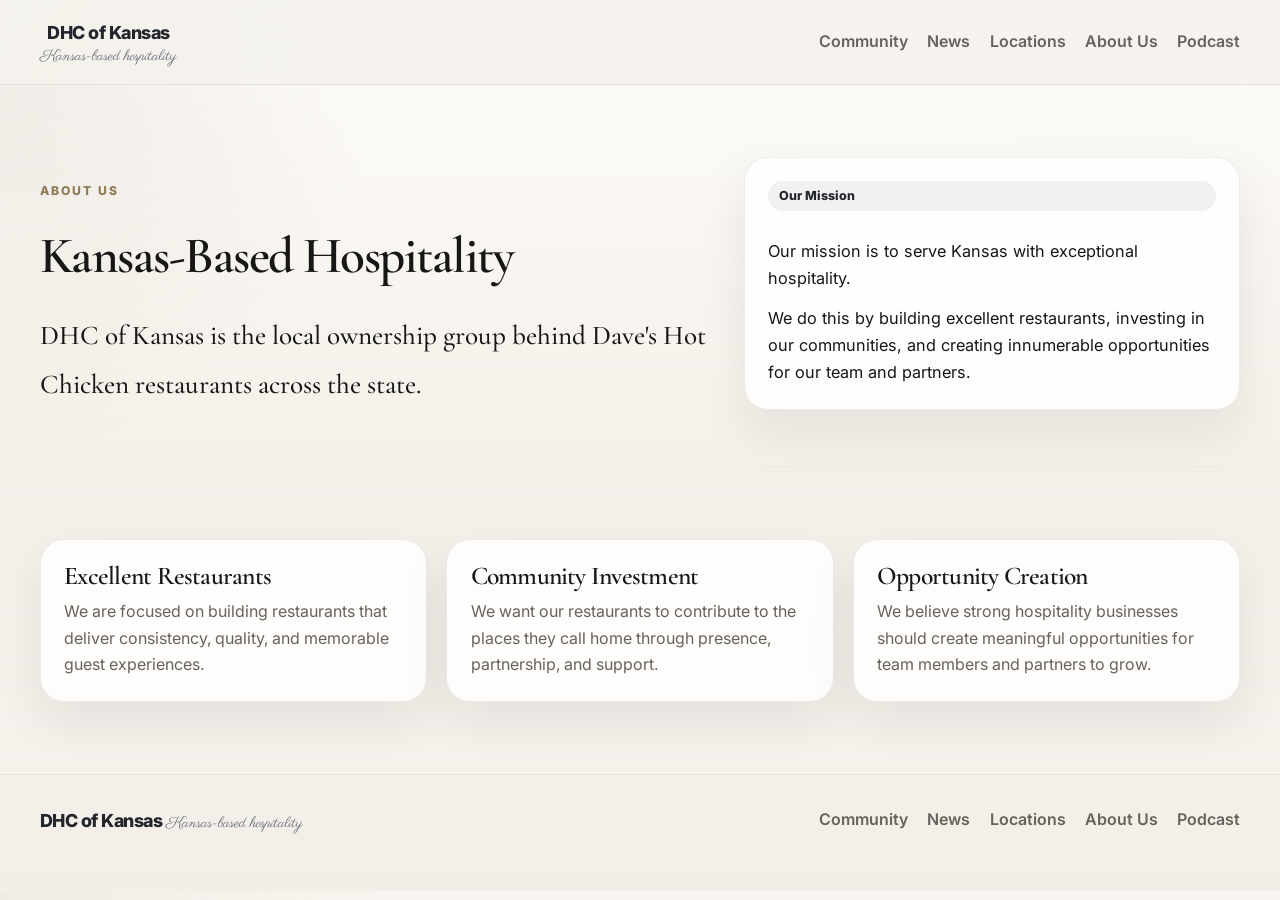
==== about.html @ b61c48cd "Add files via upload" ====
<!DOCTYPE html>
<html lang="en">
<head>
  <meta charset="UTF-8" />
  <meta name="viewport" content="width=device-width, initial-scale=1.0" />
  <title>About Us | DHC Kansas</title>
  <meta name="description" content="About DHC of Kansas, a Dave's Hot Chicken franchise company operating in Kansas." />
  <link rel="preconnect" href="https://fonts.googleapis.com" />
  <link rel="preconnect" href="https://fonts.gstatic.com" crossorigin />
  <link href="https://fonts.googleapis.com/css2?family=Inter:wght@400;500;600;700;800&family=Parisienne&family=Cormorant+Garamond:wght@500;600;700&display=swap" rel="stylesheet" />
  <link rel="stylesheet" href="styles.css" />
</head>
<body>
  <header class="site-header">
    <div class="container nav">
      <a href="index.html" class="brand brand-stack" aria-label="DHC of Kansas home">
        <span class="brand-title">DHC of Kansas</span>
        <span class="brand-script">Kansas-based hospitality</span>
      </a>
      <nav class="nav-links" aria-label="Primary">
        <a href="community.html">Community</a>
        <a href="news.html">News</a>
        <a href="locations.html">Locations</a>
        <a href="about.html">About Us</a>
        <a href="https://restaurantexcellence.com" target="_blank" rel="noreferrer">Podcast</a>
      </nav>
      <button class="menu-toggle" aria-label="Open menu" aria-expanded="false" aria-controls="mobileMenu">
        <span></span>
        <span></span>
        <span></span>
      </button>
    </div>
    <div id="mobileMenu" class="mobile-menu container">
      <a href="community.html">Community</a>
      <a href="news.html">News</a>
      <a href="locations.html">Locations</a>
      <a href="about.html">About Us</a>
      <a href="https://restaurantexcellence.com" target="_blank" rel="noreferrer">Podcast</a>
    </div>
  </header>
  <main>
    <section class="page-hero about-hero">
      <div class="container about-hero-grid">
        <div class="about-hero-copy">
          <p class="section-tag">About Us</p>
          <h1 class="page-title">Kansas-Based Hospitality</h1>
          <p class="lede-copy about-lede">DHC of Kansas is the local ownership group behind Dave's Hot Chicken restaurants across the state.</p>
        </div>

        <div class="page-card about-mission-card reveal">
          <span class="chip">Our Mission</span>
          <p>Our mission is to serve Kansas with exceptional hospitality.</p>
          <p>We do this by building excellent restaurants, investing in our communities, and creating innumerable opportunities for our team and partners.</p>
        </div>
      </div>
    </section>

    <section class="page-section section-soft">
      <div class="container about-values-grid">
        <article class="page-card about-value-card reveal">
          <h2>Excellent Restaurants</h2>
          <p>We are focused on building restaurants that deliver consistency, quality, and memorable guest experiences.</p>
        </article>

        <article class="page-card about-value-card reveal">
          <h2>Community Investment</h2>
          <p>We want our restaurants to contribute to the places they call home through presence, partnership, and support.</p>
        </article>

        <article class="page-card about-value-card reveal">
          <h2>Opportunity Creation</h2>
          <p>We believe strong hospitality businesses should create meaningful opportunities for team members and partners to grow.</p>
        </article>
      </div>
    </section>
  </main>
  <footer class="site-footer">
    <div class="container footer-grid">
      <div>
        <a href="index.html" class="brand brand-stack footer-brand" aria-label="DHC of Kansas home">
          <span class="brand-title">DHC of Kansas</span>
          <span class="brand-script">Kansas-based hospitality</span>
        </a>
      </div>
      <div class="footer-links">
        <a href="community.html">Community</a>
        <a href="news.html">News</a>
        <a href="locations.html">Locations</a>
        <a href="about.html">About Us</a>
        <a href="https://restaurantexcellence.com" target="_blank" rel="noreferrer">Podcast</a>
      </div>
    </div>
  </footer>
  <script src="script.js"></script>
</body>
</html>
---- styles.css ----
* {
  box-sizing: border-box;
}

:root {
  --bg: #f6f3ee;
  --surface: rgba(255, 255, 255, 0.84);
  --surface-soft: rgba(241, 237, 231, 0.78);
  --text: #171717;
  --muted: #66625d;
  --line: rgba(23, 23, 23, 0.08);
  --primary: #23262d;
  --primary-soft: #5e6673;
  --accent: #8f7a56;
  --shadow: 0 20px 50px rgba(20, 20, 20, 0.08);
  --radius: 24px;
  --max-width: 1200px;
}

html {
  scroll-behavior: smooth;
}

body {
  margin: 0;
  font-family: "Inter", sans-serif;
  color: var(--text);
  line-height: 1.6;
  background:
    radial-gradient(circle at top left, rgba(143, 122, 86, 0.08), transparent 26%),
    linear-gradient(180deg, #f9f6f1 0%, #f3efe8 100%);
}

a {
  color: inherit;
  text-decoration: none;
}

.interactive-surface {
  transition: transform 220ms ease, box-shadow 220ms ease, border-color 220ms ease, background 220ms ease;
}

.container {
  width: min(var(--max-width), calc(100% - 2rem));
  margin: 0 auto;
}

.site-header {
  position: sticky;
  top: 0;
  z-index: 50;
  backdrop-filter: blur(16px);
  background: rgba(246, 243, 238, 0.8);
  border-bottom: 1px solid var(--line);
}

.nav {
  min-height: 84px;
  display: flex;
  align-items: center;
  justify-content: space-between;
  gap: 1rem;
}

.brand-stack {
  display: inline-flex;
  flex-direction: column;
  align-items: center;
  gap: 0.18rem;
  color: var(--primary);
}

.brand-title {
  font-size: clamp(1rem, 1.4vw, 1.2rem);
  font-weight: 800;
  letter-spacing: -0.03em;
}

.brand-script {
  font-family: "Parisienne", cursive;
  font-style: normal;
  font-weight: 400;
  font-size: clamp(0.82rem, 1.15vw, 1rem);
  line-height: 1;
  color: var(--primary-soft);
  white-space: nowrap;
  transform: none;
}

.nav-links,
.mobile-menu,
.footer-links {
  display: flex;
  align-items: center;
  gap: 1.2rem;
}

.nav-links a,
.footer-links a {
  color: var(--muted);
  font-weight: 600;
}

.nav-links a:hover,
.footer-links a:hover {
  color: var(--text);
}

.menu-toggle {
  display: none;
  border: 1px solid var(--line);
  background: #fff;
  border-radius: 14px;
  width: 48px;
  height: 48px;
  padding: 0;
  align-items: center;
  justify-content: center;
  flex-direction: column;
  gap: 4px;
}

.menu-toggle span {
  display: block;
  width: 18px;
  height: 2px;
  border-radius: 999px;
  background: var(--text);
}

.mobile-menu {
  display: none;
  flex-direction: column;
  align-items: flex-start;
  padding: 0 0 1rem;
}

.hero,
.section,
.page-hero,
.page-section {
  padding: 4.5rem 0;
}

.page-hero {
  background:
    radial-gradient(circle at top left, rgba(143, 122, 86, 0.08), transparent 28%),
    linear-gradient(180deg, rgba(255, 255, 255, 0.55), rgba(244, 239, 232, 0.72));
}

.page-section {
  background:
    linear-gradient(180deg, rgba(239, 234, 227, 0.58), rgba(255, 255, 255, 0.18));
  border-top: 1px solid rgba(23, 23, 23, 0.04);
}

.hero-fullscreen {
  min-height: calc(100vh - 85px);
  display: flex;
  align-items: center;
  justify-content: center;
  padding: 0;
}

.hero-contrast {
  background:
    radial-gradient(circle at 18% 22%, rgba(177, 30, 36, 0.12), transparent 26%),
    radial-gradient(circle at 82% 76%, rgba(122, 89, 56, 0.12), transparent 28%),
    linear-gradient(180deg, #f4efe8 0%, #ece4d9 52%, #e6ddd1 100%);
}

.hero-center,
.footer-grid,
.page-layout {
  display: grid;
  gap: 2rem;
}

.hero-center {
  place-items: center;
  text-align: center;
  gap: 1.35rem;
}

.hero-script-stage {
  width: min(1180px, 100%);
}

.hero-script-svg {
  width: 100%;
  height: auto;
  overflow: visible;
}

.hero-script-svg text {
  font-family: "Parisienne", cursive;
  font-style: normal;
  font-weight: 400;
  font-size: 112px;
  fill: rgba(88, 36, 22, 0.08);
  stroke: #5b2318;
  stroke-width: 1.25;
  stroke-linecap: round;
  stroke-linejoin: round;
  paint-order: stroke fill;
  stroke-dasharray: 1700;
  stroke-dashoffset: 1700;
  filter: drop-shadow(0 16px 30px rgba(83, 63, 40, 0.08));
  animation: heroWordDraw 10.2s ease-in-out infinite;
}

.hero-kicker {
  margin: 0.35rem 0 0;
  font-family: "Inter", sans-serif;
  font-size: clamp(1.05rem, 1.7vw, 1.3rem);
  line-height: 1.7;
  letter-spacing: 0.01em;
  color: rgba(34, 31, 27, 0.78);
  max-width: 760px;
}

.hero-city-links {
  display: flex;
  flex-wrap: wrap;
  justify-content: center;
  gap: 0.85rem;
  margin-top: 1rem;
}

.hero-city-links a {
  display: inline-flex;
  align-items: center;
  justify-content: center;
  min-height: 46px;
  padding: 0.78rem 1.15rem;
  border-radius: 999px;
  border: 1px solid rgba(176, 30, 36, 0.16);
  background: rgba(255, 252, 248, 0.82);
  color: #2a2520;
  font-weight: 600;
  box-shadow:
    0 14px 34px rgba(64, 46, 29, 0.08),
    inset 0 1px 0 rgba(255, 255, 255, 0.7);
  transition: transform 220ms ease, box-shadow 220ms ease, background 220ms ease, border-color 220ms ease, color 220ms ease;
}

.hero-city-links a:hover {
  transform: translateY(-2px);
  background: #fff8f4;
  color: #8e1e25;
  border-color: rgba(176, 30, 36, 0.32);
  box-shadow:
    0 18px 40px rgba(64, 46, 29, 0.1),
    0 0 28px rgba(176, 30, 36, 0.08);
}

.narrow-copy {
  max-width: 900px;
}

.section-tag {
  margin: 0 0 0.85rem;
  text-transform: uppercase;
  letter-spacing: 0.16em;
  font-size: 0.76rem;
  font-weight: 800;
  color: var(--accent);
}

.back-link {
  display: inline-flex;
  align-items: center;
  gap: 0.45rem;
  margin-bottom: 1.2rem;
  color: var(--primary-soft);
  font-weight: 600;
}

.back-link:hover {
  color: var(--text);
}

h2,
h3,
.page-title {
  letter-spacing: -0.03em;
  line-height: 1.04;
  font-family: "Cormorant Garamond", serif;
}

h2,
.page-title {
  margin: 0 0 0.8rem;
  font-size: clamp(2.15rem, 4vw, 3.3rem);
  font-weight: 600;
}

h3 {
  margin: 0 0 0.55rem;
  font-size: 1.18rem;
  font-weight: 600;
}

.section-heading {
  margin-bottom: 1.8rem;
}

.section-heading p,
.footer-copy,
.info-card p,
.news-card p,
.city-copy,
.page-intro p,
.page-card p,
.location-meta p {
  color: var(--muted);
}

.lede-copy {
  max-width: 1100px;
  margin: 0;
  font-size: clamp(1.2rem, 2vw, 1.55rem);
  line-height: 1.8;
  font-weight: 500;
  color: var(--text);
  font-family: "Cormorant Garamond", serif;
}

.about-hero {
  padding-bottom: 3.5rem;
}

.about-hero-grid {
  display: grid;
  grid-template-columns: minmax(0, 1.15fr) minmax(300px, 0.85fr);
  align-items: end;
  gap: 2rem;
}

.about-hero-copy {
  display: grid;
  gap: 1rem;
}

.about-lede {
  max-width: 760px;
  font-size: clamp(1.28rem, 2.2vw, 1.7rem);
}

.about-mission-card {
  display: grid;
  gap: 0.8rem;
  padding: 1.5rem;
  background:
    linear-gradient(180deg, rgba(255, 255, 255, 0.96), rgba(248, 245, 240, 0.92));
}

.about-mission-card p {
  margin: 0;
  color: var(--text);
  font-size: 1.02rem;
  line-height: 1.65;
}

.about-values-grid {
  display: grid;
  grid-template-columns: repeat(3, minmax(0, 1fr));
  gap: 1.2rem;
}

.about-value-card {
  display: grid;
  gap: 0.55rem;
  padding: 1.35rem;
  background: rgba(255, 255, 255, 0.94);
}

.about-value-card h2 {
  margin: 0;
  font-size: clamp(1.4rem, 2vw, 1.8rem);
}

.about-value-card p {
  margin: 0;
  color: var(--muted);
  line-height: 1.65;
}

.card-grid,
.city-group-grid {
  display: grid;
  gap: 1.25rem;
}

.card-grid.three {
  grid-template-columns: repeat(3, 1fr);
}

.info-card,
.news-card,
.city-panel,
.photo-card,
.page-card,
.location-meta {
  background: var(--surface);
  border: 1px solid var(--line);
  border-radius: var(--radius);
  box-shadow: var(--shadow);
}

.info-card,
.news-card,
.city-panel,
.page-card,
.location-meta {
  padding: 1.45rem;
}

.feature-link-card {
  display: grid;
  align-content: start;
  gap: 0.55rem;
  min-height: 180px;
  color: var(--text);
  text-decoration: none;
  background: rgba(255, 255, 255, 0.95);
}

.feature-link-card h2 {
  margin: 0;
  font-size: clamp(1.5rem, 2vw, 1.9rem);
}

.feature-link-card p {
  margin: 0;
  color: var(--muted);
}

.feature-link-card-cta {
  margin-top: auto;
  font-size: 0.84rem;
  font-weight: 700;
  letter-spacing: 0.08em;
  text-transform: uppercase;
  color: var(--primary-soft);
}

.feature-link-card-single {
  max-width: 380px;
}

.detail-card {
  display: grid;
  max-width: 320px;
  width: 100%;
  gap: 0.65rem;
  padding: 0.9rem;
}

.detail-card p {
  margin: 0;
  color: var(--muted);
  font-size: 0.96rem;
  line-height: 1.5;
}

.detail-card img,
.detail-card .photo-card {
  width: 100%;
  aspect-ratio: 1 / 1;
  object-fit: cover;
  border-radius: 16px;
}

.fundraiser-card {
  display: grid;
  gap: 1rem;
  max-width: 860px;
  min-height: 190px;
  align-items: start;
  margin: 0 auto;
}

.fundraiser-card h2 {
  margin: 0;
  font-size: clamp(1.5rem, 2.2vw, 2rem);
}

.button-link {
  display: inline-flex;
  align-items: center;
  justify-content: center;
  width: fit-content;
  min-height: 46px;
  padding: 0.75rem 1.2rem;
  margin: 0 auto;
  border-radius: 999px;
  border: 1px solid rgba(143, 122, 86, 0.28);
  background: rgba(255, 255, 255, 0.98);
  color: var(--primary);
  font-size: 0.92rem;
  font-weight: 700;
  text-decoration: none;
  box-shadow: var(--shadow);
  transition: transform 220ms ease, box-shadow 220ms ease, border-color 220ms ease;
}

.button-link:hover {
  transform: translateY(-2px);
  border-color: rgba(143, 122, 86, 0.42);
  box-shadow:
    0 18px 34px rgba(20, 20, 20, 0.08),
    0 0 24px rgba(143, 122, 86, 0.16);
}

.section-soft {
  background: linear-gradient(180deg, rgba(241, 237, 231, 0.6), rgba(255, 255, 255, 0.14));
  border-top: 1px solid rgba(23, 23, 23, 0.04);
  border-bottom: 1px solid rgba(23, 23, 23, 0.04);
}

.chip {
  display: inline-flex;
  align-items: center;
  min-height: 30px;
  padding: 0.3rem 0.7rem;
  border-radius: 999px;
  background: rgba(35, 38, 45, 0.06);
  color: var(--primary);
  font-size: 0.78rem;
  font-weight: 800;
  margin-bottom: 0.9rem;
}

.site-footer {
  padding: 2rem 0 3rem;
}

.footer-grid {
  grid-template-columns: 1fr 1fr;
  align-items: start;
}

.footer-links {
  justify-content: flex-end;
  flex-wrap: wrap;
}

.footer-brand {
  display: inline-block;
  margin-bottom: 0.45rem;
}

.page-layout {
  grid-template-columns: 1.1fr 0.9fr;
  align-items: start;
}

.locations-overview {
  display: grid;
  gap: 1.5rem;
}

.section-stack {
  display: grid;
  gap: 2rem;
}

.compact-stack {
  gap: 1rem;
}

.community-link-grid {
  display: grid;
  grid-template-columns: repeat(3, minmax(0, 1fr));
  gap: 1rem;
}

.detail-card-grid {
  display: grid;
  grid-template-columns: repeat(auto-fit, minmax(320px, 320px));
  justify-content: center;
  justify-items: center;
  gap: 32px;
}

.gallery-section {
  display: grid;
  gap: 0.55rem;
}

.gallery-section h2 {
  font-size: clamp(1.45rem, 2.1vw, 1.95rem);
}

.section-link-heading {
  width: fit-content;
}

.section-link-heading:hover {
  color: var(--primary-soft);
}

.gallery-grid {
  display: grid;
  grid-template-columns: repeat(2, 1fr);
  gap: 1rem;
}

.compact-gallery {
  gap: 0.5rem;
}

.gallery-placeholder {
  aspect-ratio: 1 / 0.72;
  border-radius: var(--radius);
  border: 1px solid var(--line);
  box-shadow: var(--shadow);
  background:
    linear-gradient(145deg, rgba(35, 38, 45, 0.16), rgba(143, 122, 86, 0.12)),
    radial-gradient(circle at top right, rgba(255, 255, 255, 0.3), transparent 36%),
    #d9d1c7;
}

.gallery-placeholder,
.news-tile,
.city-panel,
.photo-card,
.feature-link-card {
  transition: transform 220ms ease, box-shadow 220ms ease, border-color 220ms ease, filter 220ms ease;
}

.gallery-placeholder:hover,
.news-tile:hover,
.city-panel:hover,
.photo-card:hover,
.feature-link-card:hover {
  transform: translateY(-3px);
  border-color: rgba(143, 122, 86, 0.35);
  box-shadow:
    0 22px 40px rgba(20, 20, 20, 0.08),
    0 0 0 1px rgba(255, 255, 255, 0.5),
    0 0 30px rgba(143, 122, 86, 0.16);
}

.compact-gallery .gallery-placeholder {
  aspect-ratio: 1 / 1;
  min-height: 46px;
}

.compact-gallery-small .gallery-placeholder {
  min-height: 88px;
}

.photo-card-small {
  min-height: 0;
  aspect-ratio: 1 / 1;
  width: 100%;
  max-width: 320px;
}

.school-photo-grid {
  display: grid;
  grid-template-columns: repeat(auto-fit, minmax(320px, 320px));
  justify-content: center;
  gap: 32px;
}

.school-photo-frame {
  max-width: 320px;
  width: 100%;
  padding: 16px;
  background: rgba(255, 255, 255, 0.96);
}

.school-photo-image {
  min-height: 0;
  width: 100%;
  aspect-ratio: 1 / 1;
  border-radius: 28px;
  border: 1px solid rgba(138, 126, 110, 0.24);
  background:
    linear-gradient(145deg, rgba(183, 173, 161, 0.36), rgba(206, 196, 183, 0.34)),
    radial-gradient(circle at top right, rgba(255, 255, 255, 0.22), transparent 42%),
    #c8bfb3;
}

.school-photo-image::after {
  content: "Photo placeholder";
  inset: auto 1.1rem 1.1rem auto;
  font-size: 0.82rem;
  letter-spacing: 0.08em;
}

.home-news-grid {
  display: grid;
  grid-template-columns: repeat(2, minmax(0, 1fr));
  gap: 1.25rem;
}

.news-tile {
  min-height: 140px;
  border-radius: 20px;
  border: 1px solid var(--line);
  box-shadow: var(--shadow);
  background:
    linear-gradient(145deg, rgba(35, 38, 45, 0.11), rgba(143, 122, 86, 0.1)),
    radial-gradient(circle at top right, rgba(255, 255, 255, 0.26), transparent 35%),
    rgba(255, 255, 255, 0.78);
  aspect-ratio: 16 / 10;
}

.news-tile-wide {
  min-height: 150px;
}

.featured-media-card {
  display: grid;
  align-content: start;
  gap: 0.85rem;
  padding: 1rem;
}

.featured-media-card h3 {
  margin: 0;
  font-size: clamp(1.3rem, 1.8vw, 1.65rem);
}

.featured-media-card p {
  margin: 0;
  color: var(--muted);
  line-height: 1.6;
}

.featured-article-card {
  text-decoration: none;
  color: var(--text);
  background:
    linear-gradient(180deg, rgba(255, 255, 255, 0.97), rgba(248, 245, 240, 0.94));
}

.featured-article-card:hover {
  transform: translateY(-4px);
  border-color: rgba(176, 30, 36, 0.22);
  box-shadow:
    0 20px 40px rgba(64, 46, 29, 0.1),
    0 0 24px rgba(176, 30, 36, 0.08);
}

.media-embed-shell {
  overflow: hidden;
  border-radius: 18px;
  border: 1px solid rgba(23, 23, 23, 0.08);
  background: #111;
  box-shadow: var(--shadow);
}

.media-embed-shell iframe {
  display: block;
  width: 100%;
  aspect-ratio: 16 / 9;
  border: 0;
}

.city-group {
  display: grid;
  gap: 1rem;
}

.city-heading {
  display: flex;
  align-items: end;
  justify-content: space-between;
  gap: 1rem;
}

.city-heading h2 {
  margin: 0;
}

.city-group-grid {
  grid-template-columns: repeat(2, 1fr);
}

.city-group-grid.single-card {
  grid-template-columns: 1fr;
}

.city-panel {
  display: grid;
  gap: 1rem;
}

.city-panel-row {
  grid-template-columns: minmax(320px, 420px) minmax(0, 1fr);
  align-items: stretch;
}

.city-panel-copy {
  display: flex;
  flex-direction: column;
  align-items: flex-start;
  justify-content: center;
  gap: 0.25rem;
}

.photo-card {
  min-height: 220px;
  position: relative;
  overflow: hidden;
  background:
    linear-gradient(145deg, rgba(35, 38, 45, 0.18), rgba(143, 122, 86, 0.14)),
    radial-gradient(circle at top right, rgba(255, 255, 255, 0.34), transparent 35%),
    #d8d0c5;
}

.photo-card-image {
  background-size: cover;
  background-position: center;
  background-repeat: no-repeat;
}

.photo-card::after {
  content: "Photo placeholder";
  position: absolute;
  inset: auto 1rem 1rem auto;
  font-size: 0.85rem;
  letter-spacing: 0.08em;
  text-transform: uppercase;
  color: rgba(23, 23, 23, 0.55);
}

.photo-card-image::after {
  content: none;
}

.location-photo-stack {
  display: grid;
  grid-template-columns: repeat(auto-fit, minmax(320px, 420px));
  justify-content: center;
  gap: 30px;
}

.location-photo-stack.single-photo {
  grid-template-columns: repeat(1, minmax(320px, 420px));
  justify-items: center;
}

.location-photo-card {
  display: grid;
  max-width: 420px;
  width: 100%;
  gap: 0.6rem;
  padding: 0.9rem;
}

.location-photo-card h3 {
  margin: 0.1rem 0 0;
}

.location-photo-image {
  width: 100%;
  aspect-ratio: 1.9 / 1;
  object-fit: cover;
  object-position: center;
  border-radius: 24px;
  display: block;
}

.city-link {
  display: inline-flex;
  align-items: center;
  justify-content: center;
  min-height: 48px;
  padding: 0.85rem 1.15rem;
  border-radius: 999px;
  background: var(--primary);
  color: #fff;
  font-weight: 700;
  width: fit-content;
}

.city-link:hover {
  background: #111318;
}

.location-meta + .location-meta {
  margin-top: 1rem;
}

.reveal {
  opacity: 0;
  transform: translateY(20px);
  transition: opacity 500ms ease, transform 500ms ease;
}

.reveal.is-visible {
  opacity: 1;
  transform: translateY(0);
}

@keyframes heroWordDraw {
  0%, 8% {
    stroke-dashoffset: 1700;
    fill: rgba(88, 36, 22, 0);
  }
  48% {
    stroke-dashoffset: 0;
    fill: rgba(88, 36, 22, 0.06);
  }
  52% {
    stroke-dashoffset: 0;
    fill: rgba(91, 35, 24, 0.92);
  }
  92% {
    stroke-dashoffset: 0;
    fill: rgba(91, 35, 24, 0.92);
  }
  100% {
    stroke-dashoffset: 1700;
    fill: rgba(88, 36, 22, 0);
  }
}

@media (max-width: 980px) {
  .nav-links {
    display: none;
  }

  .menu-toggle {
    display: inline-flex;
  }

  .mobile-menu.open {
    display: flex;
  }

  .card-grid.three,
  .footer-grid,
  .page-layout,
  .about-hero-grid,
  .about-values-grid,
  .city-group-grid,
  .community-link-grid,
  .detail-card-grid,
  .home-news-grid {
    grid-template-columns: 1fr;
  }

  .city-panel-row,
  .gallery-grid {
    grid-template-columns: 1fr;
  }

  .footer-links {
    justify-content: flex-start;
  }

  .hero-script-svg text {
    font-size: 86px;
  }
}

@media (max-width: 640px) {
  .container {
    width: min(var(--max-width), calc(100% - 1.25rem));
  }

  .brand-title {
    font-size: 1rem;
  }

  .brand-script {
    font-size: 0.86rem;
  }

  .hero-script-svg text {
    font-size: 60px;
  }

  .hero-kicker {
    margin-top: 0;
    font-size: 1.05rem;
  }

  .city-heading {
    align-items: start;
    flex-direction: column;
  }
}
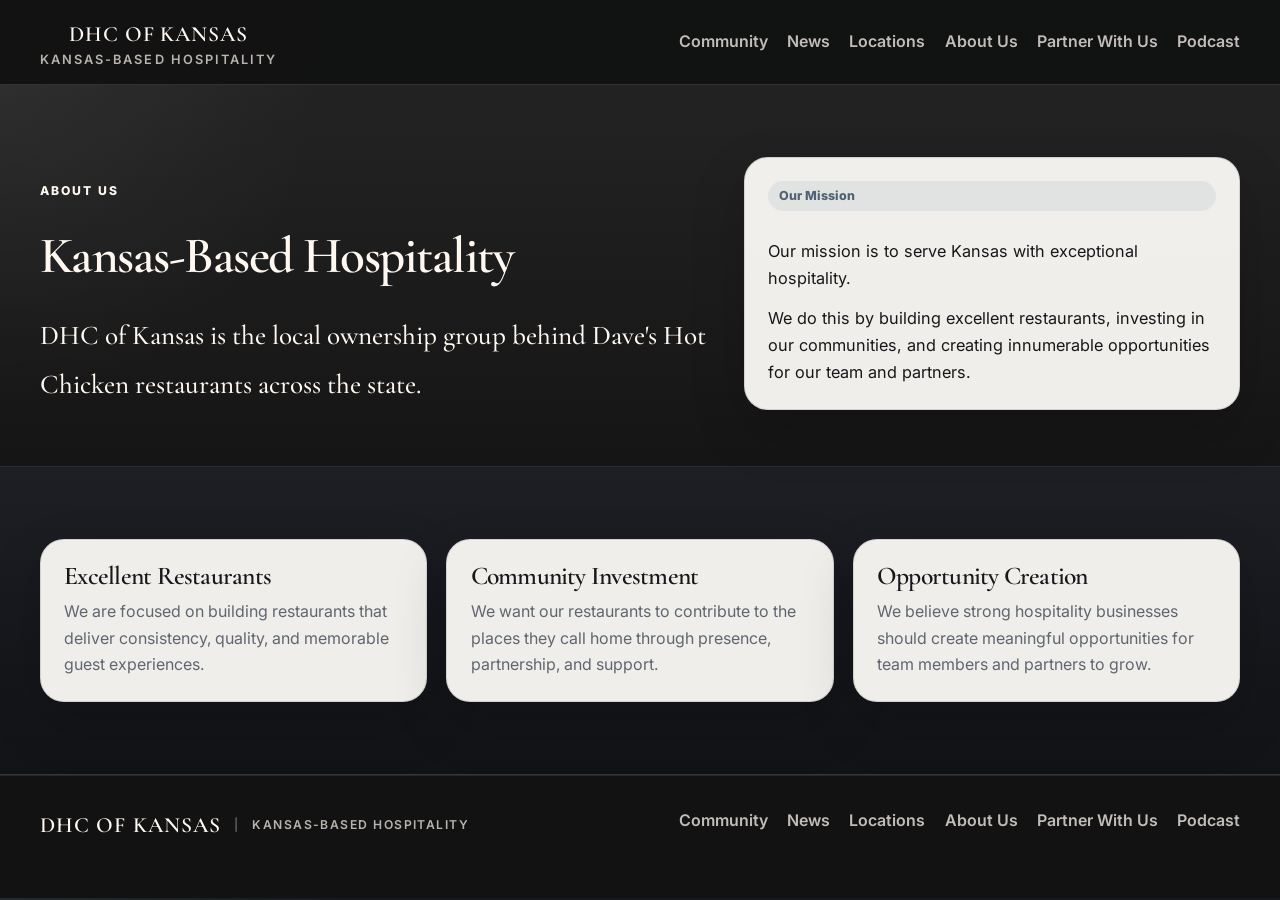
==== commit 593684a4: "Add files via upload" ====
--- a/about.html
+++ b/about.html
@@ -7,7 +7,8 @@
   <meta name="description" content="About DHC of Kansas, a Dave's Hot Chicken franchise company operating in Kansas." />
   <link rel="preconnect" href="https://fonts.googleapis.com" />
   <link rel="preconnect" href="https://fonts.gstatic.com" crossorigin />
-  <link href="https://fonts.googleapis.com/css2?family=Inter:wght@400;500;600;700;800&family=Parisienne&family=Cormorant+Garamond:wght@500;600;700&display=swap" rel="stylesheet" />
+  <link rel="icon" type="image/svg+xml" href="favicon.svg" />
+  <link href="https://fonts.googleapis.com/css2?family=Inter:wght@400;500;600;700;800&family=Rye&family=Cormorant+Garamond:wght@500;600;700&display=swap" rel="stylesheet" />
   <link rel="stylesheet" href="styles.css" />
 </head>
 <body>
@@ -22,6 +23,7 @@
         <a href="news.html">News</a>
         <a href="locations.html">Locations</a>
         <a href="about.html">About Us</a>
+        <a href="partner.html">Partner With Us</a>
         <a href="https://restaurantexcellence.com" target="_blank" rel="noreferrer">Podcast</a>
       </nav>
       <button class="menu-toggle" aria-label="Open menu" aria-expanded="false" aria-controls="mobileMenu">
@@ -35,6 +37,7 @@
       <a href="news.html">News</a>
       <a href="locations.html">Locations</a>
       <a href="about.html">About Us</a>
+      <a href="partner.html">Partner With Us</a>
       <a href="https://restaurantexcellence.com" target="_blank" rel="noreferrer">Podcast</a>
     </div>
   </header>
@@ -87,6 +90,7 @@
         <a href="news.html">News</a>
         <a href="locations.html">Locations</a>
         <a href="about.html">About Us</a>
+        <a href="partner.html">Partner With Us</a>
         <a href="https://restaurantexcellence.com" target="_blank" rel="noreferrer">Podcast</a>
       </div>
     </div>
--- a/styles.css
+++ b/styles.css
@@ -3,16 +3,16 @@
 }
 
 :root {
-  --bg: #f6f3ee;
-  --surface: rgba(255, 255, 255, 0.84);
-  --surface-soft: rgba(241, 237, 231, 0.78);
-  --text: #171717;
-  --muted: #66625d;
-  --line: rgba(23, 23, 23, 0.08);
-  --primary: #23262d;
-  --primary-soft: #5e6673;
-  --accent: #8f7a56;
-  --shadow: 0 20px 50px rgba(20, 20, 20, 0.08);
+  --bg: #121212;
+  --surface: rgba(248, 246, 242, 0.97);
+  --surface-soft: rgba(30, 33, 38, 0.94);
+  --text: #17181b;
+  --muted: #5f6670;
+  --line: rgba(28, 32, 38, 0.14);
+  --primary: #181818;
+  --primary-soft: #8998a8;
+  --accent: #8ea0b3;
+  --shadow: 0 22px 54px rgba(0, 0, 0, 0.18);
   --radius: 24px;
   --max-width: 1200px;
 }
@@ -27,8 +27,8 @@
   color: var(--text);
   line-height: 1.6;
   background:
-    radial-gradient(circle at top left, rgba(143, 122, 86, 0.08), transparent 26%),
-    linear-gradient(180deg, #f9f6f1 0%, #f3efe8 100%);
+    radial-gradient(circle at top left, rgba(142, 160, 179, 0.12), transparent 22%),
+    linear-gradient(180deg, #17191d 0%, #111216 100%);
 }
 
 a {
@@ -50,8 +50,8 @@
   top: 0;
   z-index: 50;
   backdrop-filter: blur(16px);
-  background: rgba(246, 243, 238, 0.8);
-  border-bottom: 1px solid var(--line);
+  background: rgba(18, 18, 18, 0.96);
+  border-bottom: 1px solid rgba(142, 160, 179, 0.24);
 }
 
 .nav {
@@ -67,23 +67,29 @@
   flex-direction: column;
   align-items: center;
   gap: 0.18rem;
-  color: var(--primary);
+  color: #fff8f1;
 }
 
 .brand-title {
-  font-size: clamp(1rem, 1.4vw, 1.2rem);
-  font-weight: 800;
-  letter-spacing: -0.03em;
+  font-family: "Cormorant Garamond", serif;
+  font-size: clamp(1.1rem, 1.7vw, 1.4rem);
+  font-weight: 600;
+  letter-spacing: 0.04em;
+  text-transform: uppercase;
+  color: #fff8f1;
 }
 
 .brand-script {
-  font-family: "Parisienne", cursive;
+  font-family: "Inter", sans-serif;
   font-style: normal;
-  font-weight: 400;
-  font-size: clamp(0.82rem, 1.15vw, 1rem);
+  font-weight: 600;
+  font-size: clamp(0.7rem, 1vw, 0.82rem);
   line-height: 1;
-  color: var(--primary-soft);
+  text-transform: uppercase;
+  letter-spacing: 0.16em;
+  color: rgba(255, 248, 241, 0.7);
   white-space: nowrap;
+  text-align: center;
   transform: none;
 }
 
@@ -97,19 +103,19 @@
 
 .nav-links a,
 .footer-links a {
-  color: var(--muted);
+  color: rgba(255, 248, 241, 0.74);
   font-weight: 600;
 }
 
 .nav-links a:hover,
 .footer-links a:hover {
-  color: var(--text);
+  color: #ffffff;
 }
 
 .menu-toggle {
   display: none;
-  border: 1px solid var(--line);
-  background: #fff;
+  border: 1px solid rgba(255, 248, 241, 0.16);
+  background: rgba(255, 255, 255, 0.06);
   border-radius: 14px;
   width: 48px;
   height: 48px;
@@ -125,7 +131,7 @@
   width: 18px;
   height: 2px;
   border-radius: 999px;
-  background: var(--text);
+  background: #fff8f1;
 }
 
 .mobile-menu {
@@ -144,14 +150,14 @@
 
 .page-hero {
   background:
-    radial-gradient(circle at top left, rgba(143, 122, 86, 0.08), transparent 28%),
-    linear-gradient(180deg, rgba(255, 255, 255, 0.55), rgba(244, 239, 232, 0.72));
+    radial-gradient(circle at top left, rgba(255, 255, 255, 0.05), transparent 24%),
+    linear-gradient(180deg, #232323 0%, #151515 100%);
 }
 
 .page-section {
   background:
-    linear-gradient(180deg, rgba(239, 234, 227, 0.58), rgba(255, 255, 255, 0.18));
-  border-top: 1px solid rgba(23, 23, 23, 0.04);
+    linear-gradient(180deg, #f6f3ee 0%, #eeebe5 100%);
+  border-top: 1px solid rgba(24, 21, 18, 0.08);
 }
 
 .hero-fullscreen {
@@ -163,10 +169,11 @@
 }
 
 .hero-contrast {
-  background:
-    radial-gradient(circle at 18% 22%, rgba(177, 30, 36, 0.12), transparent 26%),
-    radial-gradient(circle at 82% 76%, rgba(122, 89, 56, 0.12), transparent 28%),
-    linear-gradient(180deg, #f4efe8 0%, #ece4d9 52%, #e6ddd1 100%);
+  position: relative;
+  overflow: hidden;
+  isolation: isolate;
+  background:
+    linear-gradient(180deg, #14161a 0%, #0d0f13 100%);
 }
 
 .hero-center,
@@ -177,13 +184,56 @@
 }
 
 .hero-center {
+  position: relative;
+  z-index: 1;
   place-items: center;
   text-align: center;
-  gap: 1.35rem;
+  gap: 0;
+}
+
+.hero-backdrop {
+  position: absolute;
+  inset: 0;
+  overflow: hidden;
+}
+
+.hero-backdrop::before {
+  content: "";
+  position: absolute;
+  inset: 0;
+  background:
+    linear-gradient(180deg, rgba(10, 10, 10, 0.54) 0%, rgba(12, 12, 12, 0.26) 38%, rgba(10, 10, 10, 0.56) 100%);
+  z-index: 2;
+}
+
+.hero-backdrop::after {
+  content: "";
+  position: absolute;
+  inset: -8%;
+  background:
+    radial-gradient(circle at center, rgba(255, 248, 241, 0.04), transparent 42%);
+  z-index: 3;
+}
+
+.hero-slide {
+  position: absolute;
+  inset: 0;
+  background-position: center;
+  background-repeat: no-repeat;
+  background-size: cover;
+  filter: none;
+  opacity: 0;
+  transform: scale(1.02);
+  transition: opacity 1100ms ease, transform 6s ease;
+}
+
+.hero-slide.is-active {
+  opacity: 1;
+  transform: scale(1);
 }
 
 .hero-script-stage {
-  width: min(1180px, 100%);
+  width: min(1220px, 100%);
 }
 
 .hero-script-svg {
@@ -193,65 +243,20 @@
 }
 
 .hero-script-svg text {
-  font-family: "Parisienne", cursive;
-  font-style: normal;
-  font-weight: 400;
-  font-size: 112px;
-  fill: rgba(88, 36, 22, 0.08);
-  stroke: #5b2318;
-  stroke-width: 1.25;
+  font-family: "Bodoni Moda", "Cormorant Garamond", serif;
+  font-style: italic;
+  font-weight: 700;
+  font-size: 118px;
+  fill: rgba(255, 248, 241, 0.14);
+  stroke: #fff8f1;
+  stroke-width: 1;
   stroke-linecap: round;
   stroke-linejoin: round;
   paint-order: stroke fill;
   stroke-dasharray: 1700;
   stroke-dashoffset: 1700;
-  filter: drop-shadow(0 16px 30px rgba(83, 63, 40, 0.08));
-  animation: heroWordDraw 10.2s ease-in-out infinite;
-}
-
-.hero-kicker {
-  margin: 0.35rem 0 0;
-  font-family: "Inter", sans-serif;
-  font-size: clamp(1.05rem, 1.7vw, 1.3rem);
-  line-height: 1.7;
-  letter-spacing: 0.01em;
-  color: rgba(34, 31, 27, 0.78);
-  max-width: 760px;
-}
-
-.hero-city-links {
-  display: flex;
-  flex-wrap: wrap;
-  justify-content: center;
-  gap: 0.85rem;
-  margin-top: 1rem;
-}
-
-.hero-city-links a {
-  display: inline-flex;
-  align-items: center;
-  justify-content: center;
-  min-height: 46px;
-  padding: 0.78rem 1.15rem;
-  border-radius: 999px;
-  border: 1px solid rgba(176, 30, 36, 0.16);
-  background: rgba(255, 252, 248, 0.82);
-  color: #2a2520;
-  font-weight: 600;
-  box-shadow:
-    0 14px 34px rgba(64, 46, 29, 0.08),
-    inset 0 1px 0 rgba(255, 255, 255, 0.7);
-  transition: transform 220ms ease, box-shadow 220ms ease, background 220ms ease, border-color 220ms ease, color 220ms ease;
-}
-
-.hero-city-links a:hover {
-  transform: translateY(-2px);
-  background: #fff8f4;
-  color: #8e1e25;
-  border-color: rgba(176, 30, 36, 0.32);
-  box-shadow:
-    0 18px 40px rgba(64, 46, 29, 0.1),
-    0 0 28px rgba(176, 30, 36, 0.08);
+  filter: drop-shadow(0 18px 34px rgba(0, 0, 0, 0.34));
+  animation: heroWordDraw 11.6s ease-in-out infinite;
 }
 
 .narrow-copy {
@@ -267,6 +272,22 @@
   color: var(--accent);
 }
 
+.page-hero .section-tag,
+.page-hero .page-title,
+.page-hero p,
+.page-hero .back-link {
+  color: #fff8f1;
+}
+
+.page-hero .back-link {
+  opacity: 0.88;
+}
+
+.page-hero .back-link:hover {
+  opacity: 1;
+  color: #ffffff;
+}
+
 .back-link {
   display: inline-flex;
   align-items: center;
@@ -277,7 +298,7 @@
 }
 
 .back-link:hover {
-  color: var(--text);
+  color: #ffffff;
 }
 
 h2,
@@ -326,6 +347,14 @@
   font-family: "Cormorant Garamond", serif;
 }
 
+.intro-section .section-tag {
+  color: rgba(255, 248, 241, 0.72);
+}
+
+.intro-section .lede-copy {
+  color: #fff8f1;
+}
+
 .about-hero {
   padding-bottom: 3.5rem;
 }
@@ -352,7 +381,7 @@
   gap: 0.8rem;
   padding: 1.5rem;
   background:
-    linear-gradient(180deg, rgba(255, 255, 255, 0.96), rgba(248, 245, 240, 0.92));
+    linear-gradient(180deg, rgba(255, 255, 255, 0.97), rgba(241, 244, 247, 0.94));
 }
 
 .about-mission-card p {
@@ -495,8 +524,8 @@
   padding: 0.75rem 1.2rem;
   margin: 0 auto;
   border-radius: 999px;
-  border: 1px solid rgba(143, 122, 86, 0.28);
-  background: rgba(255, 255, 255, 0.98);
+  border: 1px solid rgba(142, 160, 179, 0.26);
+  background: rgba(250, 251, 252, 0.98);
   color: var(--primary);
   font-size: 0.92rem;
   font-weight: 700;
@@ -507,16 +536,17 @@
 
 .button-link:hover {
   transform: translateY(-2px);
-  border-color: rgba(143, 122, 86, 0.42);
+  border-color: rgba(142, 160, 179, 0.42);
   box-shadow:
     0 18px 34px rgba(20, 20, 20, 0.08),
-    0 0 24px rgba(143, 122, 86, 0.16);
+    0 0 24px rgba(142, 160, 179, 0.14);
 }
 
 .section-soft {
-  background: linear-gradient(180deg, rgba(241, 237, 231, 0.6), rgba(255, 255, 255, 0.14));
-  border-top: 1px solid rgba(23, 23, 23, 0.04);
-  border-bottom: 1px solid rgba(23, 23, 23, 0.04);
+  background:
+    linear-gradient(180deg, rgba(29, 31, 36, 0.97), rgba(17, 19, 23, 0.99));
+  border-top: 1px solid rgba(142, 160, 179, 0.18);
+  border-bottom: 1px solid rgba(142, 160, 179, 0.18);
 }
 
 .chip {
@@ -525,8 +555,8 @@
   min-height: 30px;
   padding: 0.3rem 0.7rem;
   border-radius: 999px;
-  background: rgba(35, 38, 45, 0.06);
-  color: var(--primary);
+  background: rgba(142, 160, 179, 0.16);
+  color: #516274;
   font-size: 0.78rem;
   font-weight: 800;
   margin-bottom: 0.9rem;
@@ -534,6 +564,8 @@
 
 .site-footer {
   padding: 2rem 0 3rem;
+  background: #121212;
+  border-top: 1px solid rgba(142, 160, 179, 0.16);
 }
 
 .footer-grid {
@@ -547,8 +579,29 @@
 }
 
 .footer-brand {
-  display: inline-block;
+  display: inline-flex;
+  flex-direction: row;
+  align-items: center;
+  gap: 0.8rem;
   margin-bottom: 0.45rem;
+}
+
+.footer-brand .brand-title {
+  letter-spacing: 0.05em;
+}
+
+.footer-brand .brand-script {
+  display: inline-flex;
+  align-items: center;
+  gap: 0.8rem;
+  font-size: 0.76rem;
+  letter-spacing: 0.12em;
+}
+
+.footer-brand .brand-script::before {
+  content: "|";
+  color: rgba(255, 248, 241, 0.42);
+  font-weight: 500;
 }
 
 .page-layout {
@@ -617,9 +670,9 @@
   border: 1px solid var(--line);
   box-shadow: var(--shadow);
   background:
-    linear-gradient(145deg, rgba(35, 38, 45, 0.16), rgba(143, 122, 86, 0.12)),
+    linear-gradient(145deg, rgba(45, 54, 66, 0.18), rgba(142, 160, 179, 0.14)),
     radial-gradient(circle at top right, rgba(255, 255, 255, 0.3), transparent 36%),
-    #d9d1c7;
+    #d8dde3;
 }
 
 .gallery-placeholder,
@@ -636,11 +689,11 @@
 .photo-card:hover,
 .feature-link-card:hover {
   transform: translateY(-3px);
-  border-color: rgba(143, 122, 86, 0.35);
+  border-color: rgba(142, 160, 179, 0.35);
   box-shadow:
     0 22px 40px rgba(20, 20, 20, 0.08),
     0 0 0 1px rgba(255, 255, 255, 0.5),
-    0 0 30px rgba(143, 122, 86, 0.16);
+    0 0 30px rgba(142, 160, 179, 0.14);
 }
 
 .compact-gallery .gallery-placeholder {
@@ -678,11 +731,11 @@
   width: 100%;
   aspect-ratio: 1 / 1;
   border-radius: 28px;
-  border: 1px solid rgba(138, 126, 110, 0.24);
-  background:
-    linear-gradient(145deg, rgba(183, 173, 161, 0.36), rgba(206, 196, 183, 0.34)),
+  border: 1px solid rgba(142, 160, 179, 0.24);
+  background:
+    linear-gradient(145deg, rgba(182, 192, 204, 0.3), rgba(214, 221, 229, 0.34)),
     radial-gradient(circle at top right, rgba(255, 255, 255, 0.22), transparent 42%),
-    #c8bfb3;
+    #d5dce4;
 }
 
 .school-photo-image::after {
@@ -698,15 +751,63 @@
   gap: 1.25rem;
 }
 
+.about-daves-grid {
+  display: grid;
+  grid-template-columns: minmax(0, 1.2fr) minmax(320px, 0.8fr);
+  gap: 1.25rem;
+  align-items: stretch;
+}
+
+.about-daves-copy {
+  display: grid;
+  gap: 1rem;
+}
+
+.about-daves-copy p {
+  margin: 0;
+  color: var(--text);
+  font-size: 1.04rem;
+  line-height: 1.8;
+}
+
+.about-daves-copy a {
+  color: #516274;
+  text-decoration: underline;
+  text-decoration-thickness: 1.5px;
+  text-underline-offset: 0.16em;
+  font-weight: 700;
+}
+
+.about-daves-copy a:hover {
+  color: #334355;
+}
+
+.about-daves-image-card {
+  padding: 1rem;
+  display: flex;
+  align-items: center;
+  justify-content: center;
+}
+
+.about-daves-image {
+  width: 100%;
+  height: 100%;
+  max-height: 420px;
+  object-fit: cover;
+  object-position: center;
+  border-radius: 22px;
+  display: block;
+}
+
 .news-tile {
   min-height: 140px;
   border-radius: 20px;
   border: 1px solid var(--line);
   box-shadow: var(--shadow);
   background:
-    linear-gradient(145deg, rgba(35, 38, 45, 0.11), rgba(143, 122, 86, 0.1)),
+    linear-gradient(145deg, rgba(35, 38, 45, 0.11), rgba(142, 160, 179, 0.1)),
     radial-gradient(circle at top right, rgba(255, 255, 255, 0.26), transparent 35%),
-    rgba(255, 255, 255, 0.78);
+    rgba(245, 247, 249, 0.84);
   aspect-ratio: 16 / 10;
 }
 
@@ -736,15 +837,16 @@
   text-decoration: none;
   color: var(--text);
   background:
-    linear-gradient(180deg, rgba(255, 255, 255, 0.97), rgba(248, 245, 240, 0.94));
+    linear-gradient(180deg, rgba(252, 252, 252, 0.98), rgba(240, 243, 246, 0.96));
+  border: 1px solid rgba(28, 32, 38, 0.12);
 }
 
 .featured-article-card:hover {
   transform: translateY(-4px);
-  border-color: rgba(176, 30, 36, 0.22);
+  border-color: rgba(142, 160, 179, 0.34);
   box-shadow:
-    0 20px 40px rgba(64, 46, 29, 0.1),
-    0 0 24px rgba(176, 30, 36, 0.08);
+    0 20px 40px rgba(0, 0, 0, 0.16),
+    0 0 24px rgba(142, 160, 179, 0.12);
 }
 
 .media-embed-shell {
@@ -762,6 +864,95 @@
   border: 0;
 }
 
+.partner-section {
+  background:
+    linear-gradient(180deg, #283240 0%, #1a222c 100%);
+}
+
+.partner-section .section-tag {
+  color: rgba(255, 248, 241, 0.76);
+}
+
+.partner-section .lede-copy {
+  color: #ffffff;
+}
+
+.partner-form-card {
+  padding: 1.15rem;
+  background:
+    linear-gradient(180deg, rgba(21, 21, 21, 0.96), rgba(12, 12, 12, 0.96));
+  border-color: rgba(255, 248, 241, 0.12);
+}
+
+.partner-form {
+  display: grid;
+  gap: 1rem;
+}
+
+.partner-form-grid {
+  display: grid;
+  grid-template-columns: repeat(2, minmax(0, 1fr));
+  gap: 1rem;
+}
+
+.partner-field {
+  display: grid;
+  gap: 0.45rem;
+}
+
+.partner-field span {
+  font-size: 0.88rem;
+  font-weight: 700;
+  letter-spacing: 0.02em;
+  color: #fff8f1;
+}
+
+.partner-field input,
+.partner-field select,
+.partner-field textarea {
+  width: 100%;
+  min-height: 52px;
+  padding: 0.9rem 1rem;
+  border: 1px solid rgba(255, 248, 241, 0.14);
+  border-radius: 18px;
+  background: rgba(255, 248, 241, 0.96);
+  color: #17181b;
+  font: inherit;
+  box-shadow: inset 0 1px 0 rgba(255, 255, 255, 0.6);
+}
+
+.partner-field textarea {
+  min-height: 180px;
+  resize: vertical;
+}
+
+.partner-field-full {
+  grid-column: 1 / -1;
+}
+
+.partner-field input:focus,
+.partner-field select:focus,
+.partner-field textarea:focus {
+  outline: none;
+  border-color: rgba(142, 160, 179, 0.48);
+  box-shadow:
+    0 0 0 3px rgba(142, 160, 179, 0.14),
+    inset 0 1px 0 rgba(255, 255, 255, 0.6);
+}
+
+.partner-form-actions {
+  display: grid;
+  gap: 0.65rem;
+  justify-items: start;
+}
+
+.partner-form-note {
+  margin: 0;
+  color: rgba(255, 248, 241, 0.84);
+  font-size: 0.92rem;
+  line-height: 1.5;
+}
+
 .city-group {
   display: grid;
   gap: 1rem;
@@ -809,9 +1000,9 @@
   position: relative;
   overflow: hidden;
   background:
-    linear-gradient(145deg, rgba(35, 38, 45, 0.18), rgba(143, 122, 86, 0.14)),
+    linear-gradient(145deg, rgba(35, 38, 45, 0.18), rgba(142, 160, 179, 0.14)),
     radial-gradient(circle at top right, rgba(255, 255, 255, 0.34), transparent 35%),
-    #d8d0c5;
+    #d5dbe2;
 }
 
 .photo-card-image {
@@ -827,7 +1018,7 @@
   font-size: 0.85rem;
   letter-spacing: 0.08em;
   text-transform: uppercase;
-  color: rgba(23, 23, 23, 0.55);
+  color: rgba(30, 36, 42, 0.55);
 }
 
 .photo-card-image::after {
@@ -874,14 +1065,14 @@
   min-height: 48px;
   padding: 0.85rem 1.15rem;
   border-radius: 999px;
-  background: var(--primary);
-  color: #fff;
+  background: #8193a7;
+  color: #fff8f1;
   font-weight: 700;
   width: fit-content;
 }
 
 .city-link:hover {
-  background: #111318;
+  background: #67788b;
 }
 
 .location-meta + .location-meta {
@@ -899,26 +1090,37 @@
   transform: translateY(0);
 }
 
+@keyframes heroSlideshow {
+  0%, 26% {
+    opacity: 1;
+    transform: scale(1.02);
+  }
+  34%, 100% {
+    opacity: 0;
+    transform: scale(1.05);
+  }
+}
+
 @keyframes heroWordDraw {
   0%, 8% {
     stroke-dashoffset: 1700;
-    fill: rgba(88, 36, 22, 0);
-  }
-  48% {
+    fill: rgba(255, 248, 241, 0);
+  }
+  31% {
     stroke-dashoffset: 0;
-    fill: rgba(88, 36, 22, 0.06);
-  }
-  52% {
+    fill: rgba(255, 248, 241, 0.08);
+  }
+  35% {
     stroke-dashoffset: 0;
-    fill: rgba(91, 35, 24, 0.92);
-  }
-  92% {
+    fill: rgba(255, 248, 241, 0.94);
+  }
+  95% {
     stroke-dashoffset: 0;
-    fill: rgba(91, 35, 24, 0.92);
+    fill: rgba(255, 248, 241, 0.94);
   }
   100% {
     stroke-dashoffset: 1700;
-    fill: rgba(88, 36, 22, 0);
+    fill: rgba(255, 248, 241, 0);
   }
 }
 
@@ -940,10 +1142,12 @@
   .page-layout,
   .about-hero-grid,
   .about-values-grid,
+  .partner-form-grid,
   .city-group-grid,
   .community-link-grid,
   .detail-card-grid,
-  .home-news-grid {
+  .home-news-grid,
+  .about-daves-grid {
     grid-template-columns: 1fr;
   }
 
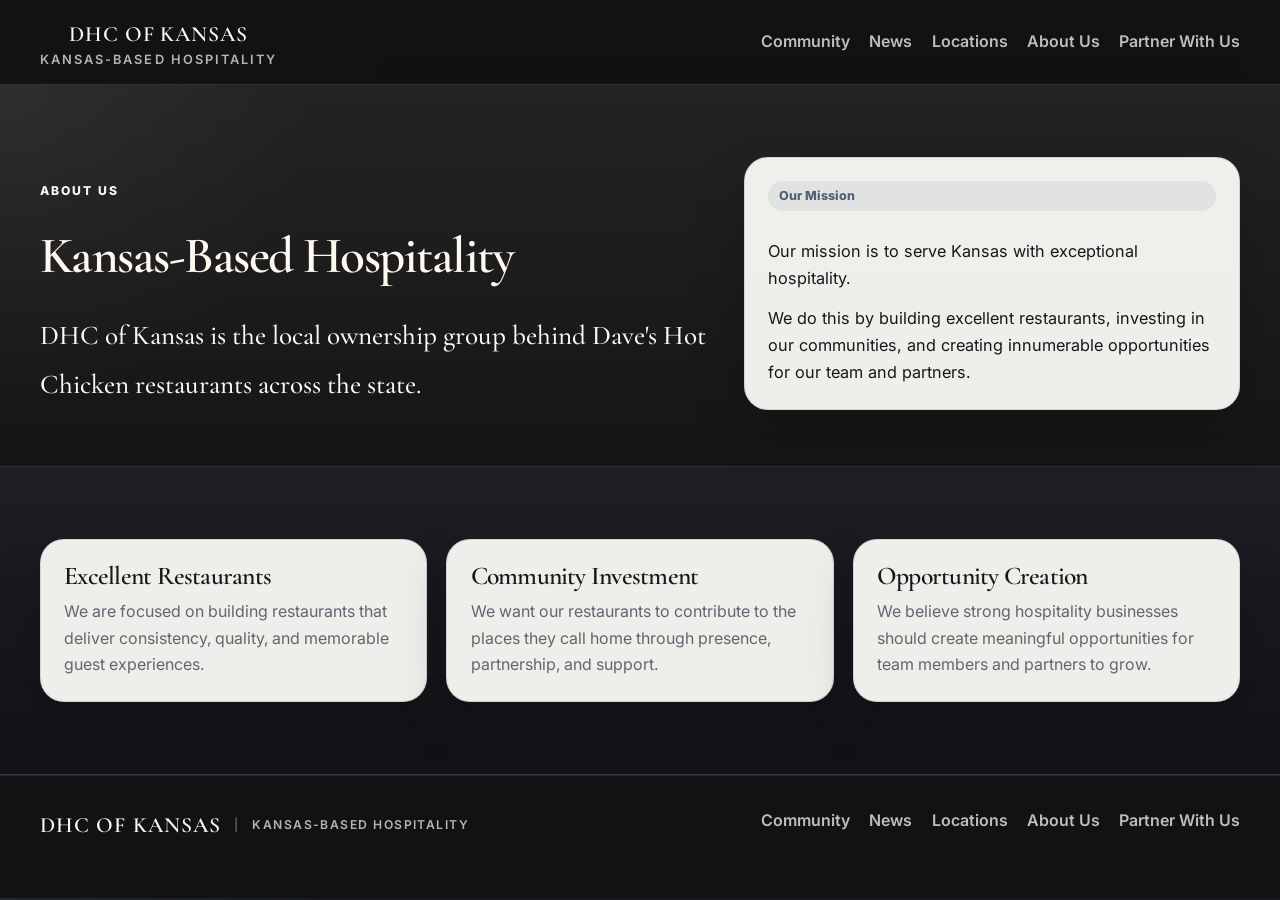
==== commit 2a5e8d0b: "Update about.html" ====
--- a/about.html
+++ b/about.html
@@ -24,8 +24,7 @@
         <a href="locations.html">Locations</a>
         <a href="about.html">About Us</a>
         <a href="partner.html">Partner With Us</a>
-        <a href="https://restaurantexcellence.com" target="_blank" rel="noreferrer">Podcast</a>
-      </nav>
+              </nav>
       <button class="menu-toggle" aria-label="Open menu" aria-expanded="false" aria-controls="mobileMenu">
         <span></span>
         <span></span>
@@ -38,8 +37,7 @@
       <a href="locations.html">Locations</a>
       <a href="about.html">About Us</a>
       <a href="partner.html">Partner With Us</a>
-      <a href="https://restaurantexcellence.com" target="_blank" rel="noreferrer">Podcast</a>
-    </div>
+       </div>
   </header>
   <main>
     <section class="page-hero about-hero">
@@ -91,8 +89,7 @@
         <a href="locations.html">Locations</a>
         <a href="about.html">About Us</a>
         <a href="partner.html">Partner With Us</a>
-        <a href="https://restaurantexcellence.com" target="_blank" rel="noreferrer">Podcast</a>
-      </div>
+            </div>
     </div>
   </footer>
   <script src="script.js"></script>
--- a/styles.css
+++ b/styles.css
@@ -1137,6 +1137,30 @@
     display: flex;
   }
 
+  .mobile-menu {
+    margin-top: 0.6rem;
+    padding: 0.5rem 0 1rem;
+    gap: 0.6rem;
+    background: rgba(14, 16, 20, 0.94);
+    border-top: 1px solid rgba(142, 160, 179, 0.16);
+  }
+
+  .mobile-menu a {
+    width: 100%;
+    padding: 0.9rem 0.95rem;
+    border-radius: 14px;
+    color: #f7f8fa;
+    background: rgba(255, 255, 255, 0.04);
+    border: 1px solid rgba(255, 255, 255, 0.05);
+    font-weight: 600;
+  }
+
+  .mobile-menu a:hover {
+    color: #ffffff;
+    background: rgba(142, 160, 179, 0.14);
+    border-color: rgba(142, 160, 179, 0.22);
+  }
+
   .card-grid.three,
   .footer-grid,
   .page-layout,
@@ -1160,6 +1184,10 @@
     justify-content: flex-start;
   }
 
+  .hero-script-stage {
+    width: min(100%, 860px);
+  }
+
   .hero-script-svg text {
     font-size: 86px;
   }
@@ -1170,6 +1198,23 @@
     width: min(var(--max-width), calc(100% - 1.25rem));
   }
 
+  .hero-fullscreen {
+    min-height: calc(100svh - 85px);
+  }
+
+  .hero-backdrop::before {
+    background:
+      linear-gradient(180deg, rgba(10, 10, 10, 0.4) 0%, rgba(12, 12, 12, 0.18) 38%, rgba(10, 10, 10, 0.44) 100%);
+  }
+
+  .hero-center {
+    padding: 0 0.2rem;
+  }
+
+  .hero-script-stage {
+    width: min(100%, 620px);
+  }
+
   .brand-title {
     font-size: 1rem;
   }
@@ -1179,12 +1224,8 @@
   }
 
   .hero-script-svg text {
-    font-size: 60px;
-  }
-
-  .hero-kicker {
-    margin-top: 0;
-    font-size: 1.05rem;
+    font-size: 56px;
+    stroke-width: 0.9;
   }
 
   .city-heading {
@@ -1192,3 +1233,14 @@
     flex-direction: column;
   }
 }
+
+@media (max-width: 420px) {
+  .hero-script-stage {
+    width: min(100%, 430px);
+  }
+
+  .hero-script-svg text {
+    font-size: 47px;
+    stroke-width: 0.8;
+  }
+}
